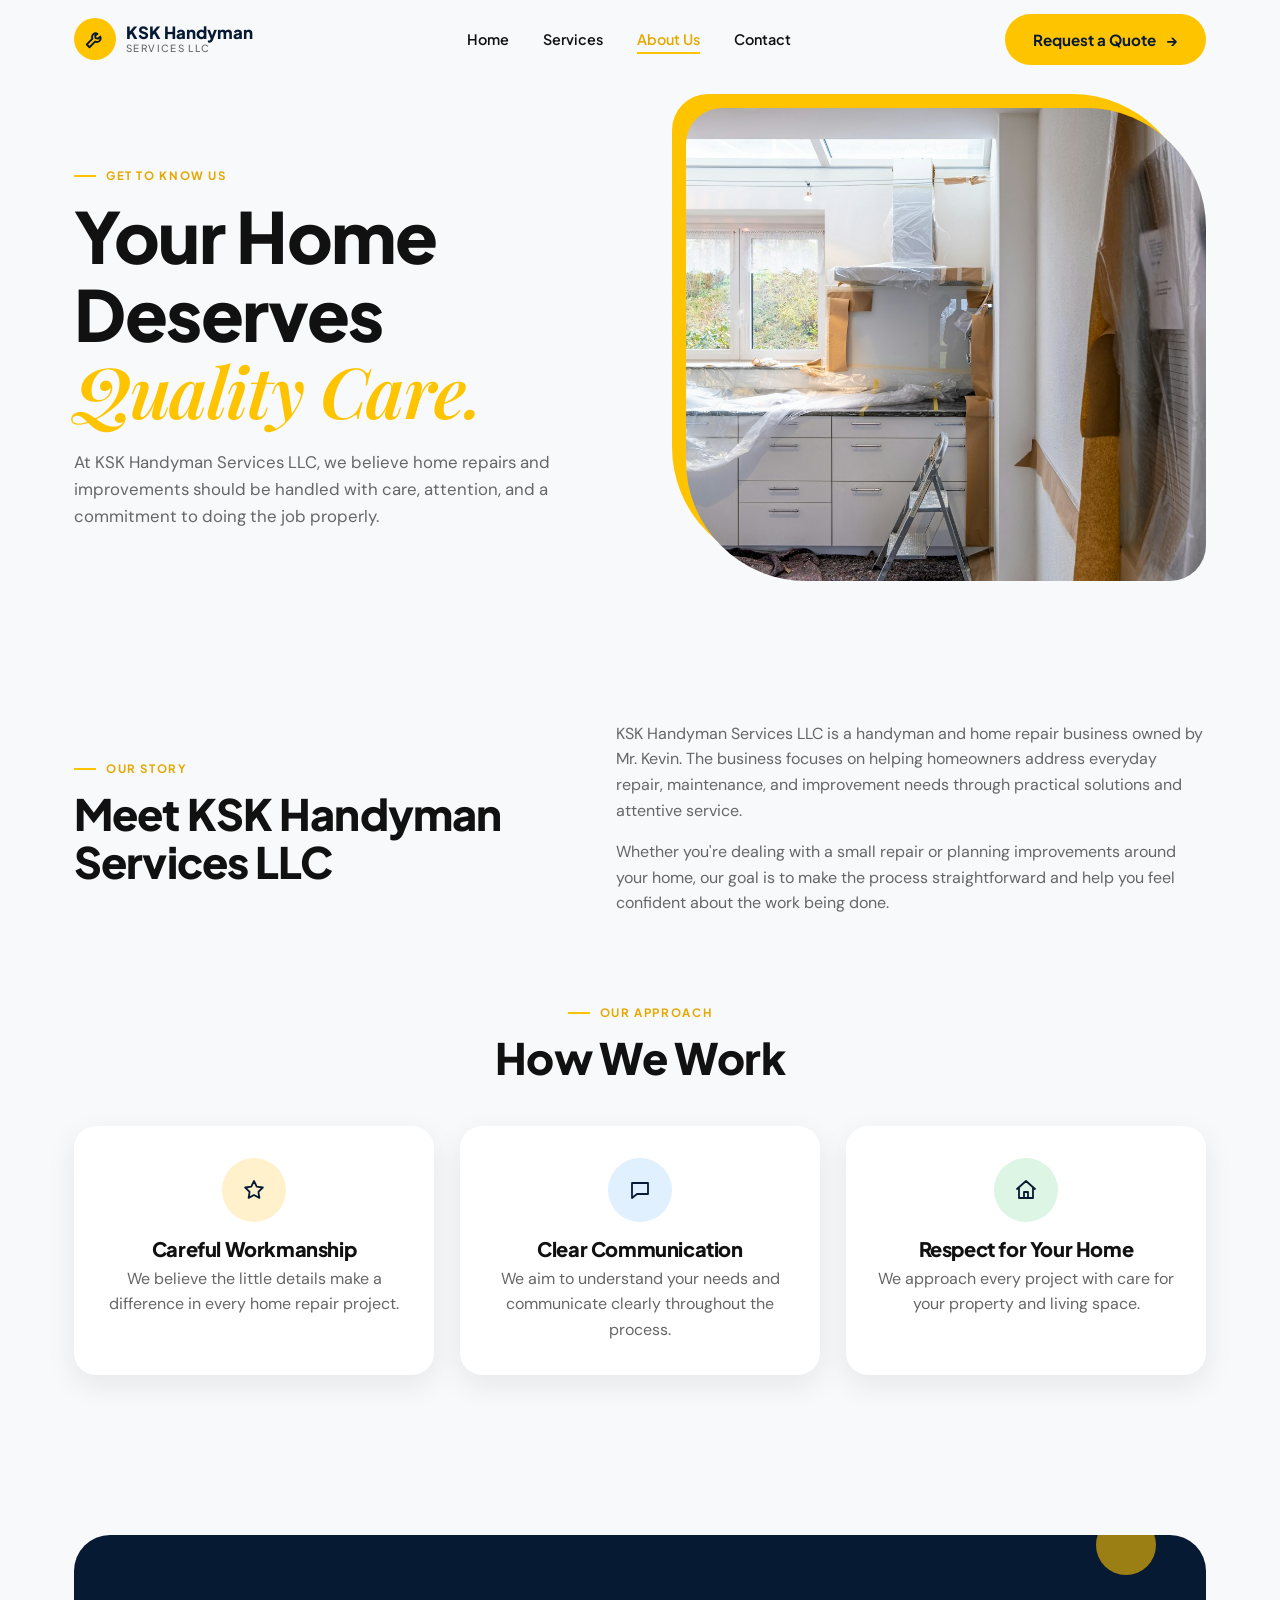
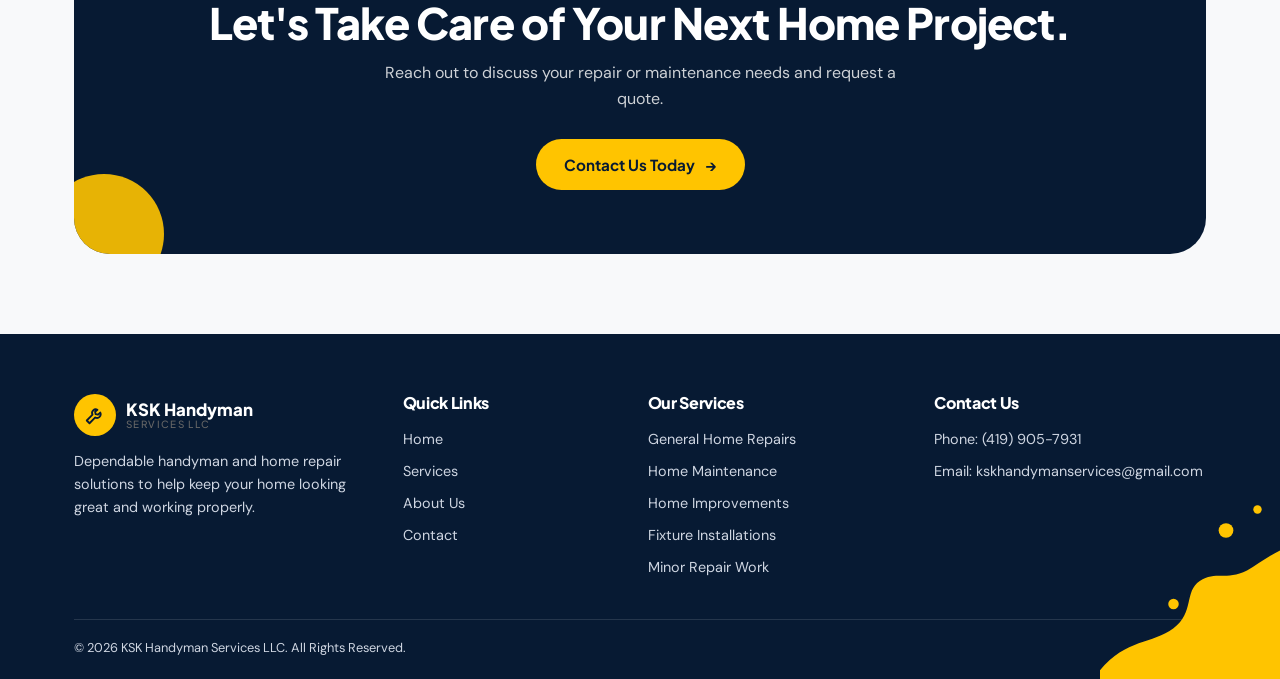
==== about.html @ 03a6fdeb "KSK Handyman Services website" ====
﻿<!doctype html><html lang="en"><head><meta charset="utf-8"><meta name="viewport" content="width=device-width,initial-scale=1"><title>About Us | KSK Handyman Services LLC</title><meta name="description" content="About KSK Handyman Services LLC."><link rel="stylesheet" href="styles.css"></head><body>
<header><div class="wrap nav"><a class='logo' href='index.html'><i><svg viewBox="0 0 24 24" fill="none" stroke="#071A33" stroke-width="2" stroke-linecap="round" stroke-linejoin="round" width="22" height="22"><path d="M14.7 6.3a4 4 0 0 0-5.4 5.4L3 18l3 3 6.3-6.3a4 4 0 0 0 5.4-5.4l-2.4 2.4-2.6-.6-.6-2.6z"/></svg></i><span>KSK Handyman<small>Services LLC</small></span></a><nav class="menu"><a href='index.html'>Home</a><a href='services.html'>Services</a><a href='about.html' class='on'>About Us</a><a href='contact.html'>Contact</a></nav><a class="btn navcta" href="contact.html">Request a Quote <span class="ar">&rarr;</span></a><button class="burger" aria-label="Menu"><span></span><span></span><span></span></button></div></header><main><section class="ph"><div class="wrap"><div><span class="eyebrow l">Get to Know Us</span><h1>Your Home Deserves <em class="hl">Quality Care.</em></h1><p class="lead">At KSK Handyman Services LLC, we believe home repairs and improvements should be handled with care, attention, and a commitment to doing the job properly.</p></div><div class="pimg"><div class="imgbox"><img src="images/about-hero.jpg" alt="Handyman working inside a modern home"></div></div></div></section>
<section><div class="wrap story"><div class="rv"><span class="eyebrow l">Our Story</span><h2>Meet KSK Handyman Services LLC</h2></div><div class="rv d1"><p style="margin-top:0;color:var(--gray)">KSK Handyman Services LLC is a handyman and home repair business owned by Mr. Kevin. The business focuses on helping homeowners address everyday repair, maintenance, and improvement needs through practical solutions and attentive service.</p><p>Whether you're dealing with a small repair or planning improvements around your home, our goal is to make the process straightforward and help you feel confident about the work being done.</p></div></div></section>
<section style="padding-top:0"><div class="wrap"><div class="head"><span class="eyebrow c">Our Approach</span><h2>How We Work</h2></div><div class="grid3">
<div class="ccard rv"><span class="ic c1"><svg viewBox='0 0 24 24'><path d="M12 3l2.7 5.6 6.1.9-4.4 4.3 1 6.1L12 17l-5.4 2.9 1-6.1L3.2 9.5l6.1-.9z"/></svg></span><h3>Careful Workmanship</h3><p>We believe the little details make a difference in every home repair project.</p></div>
<div class="ccard rv d1"><span class="ic c2"><svg viewBox='0 0 24 24'><path d="M4 5h16v11H9l-5 4z"/></svg></span><h3>Clear Communication</h3><p>We aim to understand your needs and communicate clearly throughout the process.</p></div>
<div class="ccard rv d2"><span class="ic c3"><svg viewBox='0 0 24 24'><path d="M3 11l9-8 9 8M5 10v10h14V10M10 20v-6h4v6"/></svg></span><h3>Respect for Your Home</h3><p>We approach every project with care for your property and living space.</p></div></div></div></section>
<section><div class='wrap'><div class='band rv'><span class='s1'></span><span class='s2'></span><h2>Let's Take Care of Your Next Home Project.</h2><p>Reach out to discuss your repair or maintenance needs and request a quote.</p><a class='btn' href='contact.html'>Contact Us Today <span class='ar'>&rarr;</span></a></div></div></section></main>
<footer><svg class="splash" viewBox="0 0 200 200"><path fill="#FFC400" d="M200 40c-30 5-45 20-60 28-20 10-30 0-45 10s-5 30-25 45-45 10-70 40v37h200z"/><circle cx="120" cy="30" r="7" fill="#FFC400"/><circle cx="70" cy="100" r="5" fill="#FFC400"/><circle cx="150" cy="10" r="4" fill="#FFC400"/></svg>
<div class="wrap"><div class="fg"><div><a class='logo' href='index.html'><i><svg viewBox="0 0 24 24" fill="none" stroke="#071A33" stroke-width="2" stroke-linecap="round" stroke-linejoin="round" width="22" height="22"><path d="M14.7 6.3a4 4 0 0 0-5.4 5.4L3 18l3 3 6.3-6.3a4 4 0 0 0 5.4-5.4l-2.4 2.4-2.6-.6-.6-2.6z"/></svg></i><span>KSK Handyman<small>Services LLC</small></span></a><p>Dependable handyman and home repair solutions to help keep your home looking great and working properly.</p></div>
<div><h4>Quick Links</h4><ul><li><a href="index.html">Home</a></li><li><a href="services.html">Services</a></li><li><a href="about.html">About Us</a></li><li><a href="contact.html">Contact</a></li></ul></div>
<div><h4>Our Services</h4><ul><li><a href="services.html">General Home Repairs</a></li><li><a href="services.html">Home Maintenance</a></li><li><a href="services.html">Home Improvements</a></li><li><a href="services.html">Fixture Installations</a></li><li><a href="services.html">Minor Repair Work</a></li></ul></div>
<div><h4>Contact Us</h4><ul><li><a href="tel:+14199057931">Phone: (419) 905-7931</a></li><li><a href="mailto:kskhandymanservices@gmail.com">Email: kskhandymanservices@gmail.com</a></li></ul></div></div>
<div class="copy">&copy; 2026 KSK Handyman Services LLC. All Rights Reserved.</div></div></footer><script src="script.js"></script></body></html>
---- styles.css ----
@import url('https://fonts.googleapis.com/css2?family=DM+Sans:wght@400;500;700&family=Playfair+Display:ital,wght@1,500;1,600&family=Plus+Jakarta+Sans:wght@500;700;800&display=swap');
:root{--y:#FFC400;--navy:#071A33;--w:#fff;--bg:#F8F9FA;--ink:#111;--gray:#666;--r:22px;--sh:0 10px 30px rgba(7,26,51,.08)}
*{box-sizing:border-box;margin:0;padding:0}
html{scroll-behavior:smooth}
body{font-family:'DM Sans',sans-serif;color:var(--ink);background:var(--bg);line-height:1.6;overflow-x:hidden;animation:pg .5s ease}
@keyframes pg{from{opacity:0}to{opacity:1}}
img{max-width:100%;display:block}
a{color:inherit;text-decoration:none}
h1,h2,h3,h4{font-family:'Plus Jakarta Sans',sans-serif;font-weight:800;line-height:1.1;letter-spacing:-.02em}
h1{font-size:clamp(2.4rem,6vw,4.4rem)}
h2{font-size:clamp(1.8rem,3.6vw,2.7rem)}
h3{font-size:1.25rem}
em.hl{font-family:'Playfair Display',serif;font-style:italic;font-weight:600;color:var(--y);position:relative;white-space:nowrap}
em.hl::after{content:"";position:absolute;left:0;bottom:-.12em;width:100%;height:.16em;background:var(--y);border-radius:9px;transform:scaleX(0);transform-origin:left;transition:transform .9s .5s cubic-bezier(.2,.8,.2,1)}
.in em.hl::after,.hero em.hl::after{transform:scaleX(1)}
.wrap{max-width:1180px;margin:0 auto;padding:0 24px}
.eyebrow{display:inline-flex;align-items:center;gap:10px;font:700 .72rem 'Plus Jakarta Sans';letter-spacing:.14em;text-transform:uppercase;color:#E5A800;margin-bottom:14px}
.eyebrow.c::before,.eyebrow.l::before{content:"";width:22px;height:2px;background:var(--y)}
.eyebrow.c{justify-content:center}
.lead{color:var(--gray);font-size:1.05rem;max-width:520px}
/* buttons */
.btn{display:inline-flex;align-items:center;gap:10px;padding:14px 26px;border-radius:999px;font:700 .95rem 'Plus Jakarta Sans';border:2px solid transparent;cursor:pointer;transition:.25s;background:var(--y);color:var(--navy)}
.btn .ar{transition:transform .25s}
.btn:hover{transform:translateY(-2px);box-shadow:0 8px 20px rgba(255,196,0,.4)}
.btn:hover .ar,.link:hover .ar{transform:translateX(5px)}
.btn.ghost{background:#fff;border-color:#e6e8ec;color:var(--ink)}
.btn.ghost:hover{border-color:var(--y);box-shadow:none}
.btn.dark{background:var(--navy);color:#fff}
.link{display:inline-flex;gap:8px;font:700 .85rem 'Plus Jakarta Sans'}
.ar{display:inline-block}
/* header */
header{position:sticky;top:0;z-index:50;transition:.3s;background:transparent}
header.sc{background:rgba(255,255,255,.92);backdrop-filter:blur(10px);box-shadow:0 4px 20px rgba(0,0,0,.07)}
.nav{display:flex;align-items:center;justify-content:space-between;height:78px}
.logo{display:flex;align-items:center;gap:10px;font:800 1.05rem/1.1 'Plus Jakarta Sans';color:var(--navy)}
.logo i{width:42px;height:42px;border-radius:50%;background:var(--y);display:grid;place-items:center;flex:none}
.logo small{display:block;font-weight:500;font-size:.62rem;letter-spacing:.14em;text-transform:uppercase;color:var(--gray)}
.menu{display:flex;gap:34px;font:600 .9rem 'Plus Jakarta Sans'}
.menu a{position:relative;padding:6px 0}
.menu a::after{content:"";position:absolute;left:0;bottom:0;height:2px;width:0;background:var(--y);transition:.3s}
.menu a:hover::after,.menu a.on::after{width:100%}
.menu a.on{color:#E5A800}
.burger{display:none;background:none;border:0;width:44px;height:44px;cursor:pointer}
.burger span{display:block;width:24px;height:2.5px;background:var(--navy);margin:5px auto;border-radius:3px;transition:.3s}
.navcta{display:inline-flex}
/* hero */
.hero{padding:30px 0 60px;position:relative}
.hero .wrap{display:grid;grid-template-columns:1.05fr 1fr;gap:30px;align-items:center}
.hero p.lead{margin:22px 0 30px}
.hero .btns{display:flex;gap:14px;flex-wrap:wrap}
.hero h1,.hero .lead,.hero .btns,.hero .eyebrow{animation:up .8s both}
.hero .lead{animation-delay:.15s}.hero .btns{animation-delay:.3s}
@keyframes up{from{opacity:0;transform:translateY(30px)}to{opacity:1;transform:none}}
.stage{position:relative;aspect-ratio:1/1.02;animation:up 1s .2s both}
.stage .disc{position:absolute;right:-6%;top:2%;width:78%;aspect-ratio:1;border-radius:50%;overflow:hidden;background:linear-gradient(135deg,#eceef2,#f8f9fa)}
.stage .brush{position:absolute;left:2%;top:-2%;width:82%;z-index:1}
.stage .person{position:absolute;z-index:2;left:18%;bottom:0;width:62%;height:96%;object-fit:cover;object-position:top;border-radius:30% 30% 0 0}
.badge{position:absolute;z-index:3;left:0;bottom:14%;background:var(--navy);color:#fff;border-radius:16px;padding:14px 18px;font:700 .85rem 'Plus Jakarta Sans';display:flex;gap:10px;align-items:center;box-shadow:var(--sh);animation:fl 4s ease-in-out infinite}
.badge b{color:var(--y)}
@keyframes fl{50%{transform:translateY(-8px)}}
.imgbox{position:relative;overflow:hidden;background:linear-gradient(135deg,#dfe4ec,#c9d1de)}
.imgbox img{width:100%;height:100%;object-fit:cover}
/* feature strip */
.strip{background:#fff;border-radius:22px;box-shadow:var(--sh);display:grid;grid-template-columns:repeat(4,1fr);padding:26px 10px;margin-top:10px}
.strip>div{display:flex;gap:14px;padding:0 24px;border-left:1px solid #eceef2;align-items:flex-start;transition:.3s}
.strip>div:first-child{border:0}
.strip>div:hover{transform:translateY(-4px)}
.ic{flex:none;width:52px;height:52px;border-radius:50%;display:grid;place-items:center;transition:.3s}
.strip>div:hover .ic,.card:hover .ic{transform:rotate(-8deg) scale(1.1)}
.ic svg{width:24px;height:24px;stroke:var(--navy);fill:none;stroke-width:1.8;stroke-linecap:round;stroke-linejoin:round}
.c1{background:#FFF1CC}.c2{background:#E1F0FF}.c3{background:#DDF5E4}.c4{background:#EDE6FB}
.strip h4{font-size:.95rem;margin-bottom:4px}.strip p{font-size:.8rem;color:var(--gray);line-height:1.4}
/* sections */
section{padding:80px 0}
.head{text-align:center;margin-bottom:44px}
.head .lead{margin:14px auto 0}
.grid3{display:grid;grid-template-columns:repeat(3,1fr);gap:26px}
.card{background:#fff;border-radius:var(--r);box-shadow:var(--sh);overflow:hidden;transition:.35s;position:relative;display:flex;flex-direction:column}
.card:hover{transform:translateY(-8px);box-shadow:0 20px 40px rgba(7,26,51,.14)}
.card .imgbox{height:210px}
.card .imgbox img{transition:transform .7s}
.card:hover .imgbox img{transform:scale(1.08)}
.card .ico{position:absolute;top:174px;left:24px;width:60px;height:60px;border-radius:50%;border:4px solid #fff;display:grid;place-items:center;z-index:2;background:var(--y)}
.card .ico svg{width:26px;height:26px;stroke:#fff;fill:none;stroke-width:1.9;stroke-linecap:round;stroke-linejoin:round}
.card .body{padding:42px 24px 26px;display:flex;flex-direction:column;gap:10px;flex:1}
.card p{color:var(--gray);font-size:.92rem;flex:1}
.i-y{background:var(--y)!important}.i-b{background:#1D6FD8!important}.i-p{background:#7B4FC4!important}.i-g{background:#2FA05A!important}.i-o{background:#E8742A!important}.i-n{background:var(--navy)!important}
.center{text-align:center;margin-top:40px}
/* navy brush */
.brushbar{background:var(--navy);color:#fff;padding:46px 0;clip-path:polygon(0 12%,3% 4%,8% 10%,14% 2%,22% 8%,30% 0,40% 7%,52% 1%,63% 8%,74% 2%,85% 9%,93% 3%,100% 10%,100% 90%,96% 98%,88% 91%,78% 99%,66% 92%,54% 100%,42% 93%,30% 99%,18% 92%,8% 99%,0 90%);margin:20px 0;position:relative}
.bb{display:grid;grid-template-columns:repeat(4,1fr)}
.bb div{display:flex;gap:14px;align-items:center;justify-content:center;padding:0 16px;border-left:1px solid rgba(255,255,255,.18)}
.bb div:first-child{border:0}
.bb svg{width:38px;height:38px;fill:none;stroke-width:1.6;stroke-linecap:round;stroke-linejoin:round;flex:none}
.bb b{display:block;font:800 1.5rem 'Plus Jakarta Sans'}.bb span{font-size:.82rem;opacity:.8}
/* why */
.why .wrap{display:grid;grid-template-columns:1fr 1fr 1.1fr;gap:20px;align-items:center}
.checks{list-style:none;margin-top:24px;display:grid;gap:12px}
.checks li{display:flex;gap:12px;align-items:center;font-weight:500;font-size:.95rem}
.checks li::before{content:"✓";flex:none;width:22px;height:22px;border-radius:50%;background:var(--y);display:grid;place-items:center;font-size:.75rem;font-weight:800}
.room{position:relative;aspect-ratio:1/1.05;border-radius:50% 50% 24px 24px;overflow:hidden;background:radial-gradient(circle at 50% 30%,#fff6dc,#f1e7cf)}
.room img{width:100%;height:100%;object-fit:cover}
.pendant{position:absolute;left:50%;top:-4px;transform:translateX(-50%);z-index:2;width:70px}
.cta{background:var(--navy);color:#fff;border-radius:30px 60px 30px 70px;padding:44px 40px;position:relative;overflow:hidden}
.cta h2{margin-bottom:12px}.cta p{opacity:.8;margin-bottom:24px}
.cta::after{content:"";position:absolute;right:-40px;top:-40px;width:140px;height:140px;border-radius:50%;background:rgba(255,196,0,.14)}
.band{background:var(--navy);color:#fff;text-align:center;border-radius:36px;padding:64px 24px;position:relative;overflow:hidden}
.band h2{margin-bottom:14px}.band p{opacity:.8;max-width:520px;margin:0 auto 28px}
.band .s1,.band .s2{position:absolute;border-radius:50%;background:var(--y);opacity:.9}
.band .s1{width:120px;height:120px;left:-30px;bottom:-40px}.band .s2{width:60px;height:60px;right:50px;top:-20px;opacity:.6}
/* footer */
footer{background:var(--navy);color:#cfd6e2;padding:60px 0 20px;position:relative;overflow:hidden}
.fg{display:grid;grid-template-columns:1.4fr 1fr 1.2fr 1.3fr;gap:36px;font-size:.9rem}
footer h4{color:#fff;font-size:1rem;margin-bottom:16px}
footer ul{list-style:none;display:grid;gap:9px}
footer a:hover{color:var(--y)}
footer .logo{color:#fff;margin-bottom:14px}.footer .logo small{color:#aab}
.copy{border-top:1px solid rgba(255,255,255,.12);margin-top:40px;padding-top:18px;font-size:.8rem}
.splash{position:absolute;right:-30px;bottom:-30px;width:210px;pointer-events:none}
/* inner pages */
.ph{padding:30px 0 60px}.ph .wrap{display:grid;grid-template-columns:1.1fr 1fr;gap:40px;align-items:center}
.ph .lead{margin-top:20px}
.pimg{aspect-ratio:1.1;border-radius:36px 120px 36px 120px;position:relative}
.pimg .imgbox{position:absolute;inset:0;border-radius:inherit}
.pimg::before{content:"";position:absolute;inset:-14px 14px 14px -14px;background:var(--y);border-radius:inherit;z-index:0}
.pimg .imgbox{z-index:1}
.grid3 .card .btn{align-self:flex-start;padding:10px 20px;font-size:.85rem}
.story{display:grid;grid-template-columns:1fr 1.2fr;gap:50px;align-items:center}
.story p{color:var(--gray);margin-top:16px}
.ccard{background:#fff;border-radius:var(--r);box-shadow:var(--sh);padding:32px;text-align:center;transition:.3s}
.ccard:hover{transform:translateY(-6px)}
.ccard .ic{margin:0 auto 16px;width:64px;height:64px}
.ccard p{color:var(--gray);margin-top:6px;word-break:break-word}
.ccard a:hover{color:#E5A800}
form{background:#fff;border-radius:28px;box-shadow:var(--sh);padding:40px;display:grid;grid-template-columns:1fr 1fr;gap:18px;max-width:820px;margin:0 auto}
form .f{grid-column:1/-1}
@media(min-width:0){form .h{grid-column:span 1}}
label{display:block;font:700 .82rem 'Plus Jakarta Sans';margin-bottom:6px}
input,select,textarea{width:100%;padding:14px 18px;border-radius:14px;border:1.5px solid #e3e6eb;font:inherit;background:#fafbfc;transition:.2s}
input:focus,select:focus,textarea:focus{outline:0;border-color:var(--y);box-shadow:0 0 0 4px rgba(255,196,0,.2);background:#fff}
textarea{min-height:140px;resize:vertical}
.ok{display:none;grid-column:1/-1;background:#DDF5E4;color:#17653a;padding:16px;border-radius:14px;font-weight:700;text-align:center}
.hp{position:absolute;left:-9999px}
/* reveal */
.rv{opacity:0;transform:translateY(34px);transition:opacity .8s,transform .8s cubic-bezier(.2,.8,.2,1)}
.rv.in{opacity:1;transform:none}
.d1{transition-delay:.1s}.d2{transition-delay:.2s}
.par{will-change:transform}
@media(prefers-reduced-motion:reduce){*{animation:none!important;transition:none!important}.rv{opacity:1;transform:none}}
/* responsive */
@media(max-width:980px){
.hero .wrap,.ph .wrap,.story{grid-template-columns:1fr}
.stage{max-width:520px;margin:0 auto;width:100%}
.strip{grid-template-columns:1fr 1fr;gap:22px 0}.strip>div:nth-child(3){border-left:0}
.grid3{grid-template-columns:1fr 1fr}
.bb{grid-template-columns:1fr 1fr;gap:26px 0}.bb div:nth-child(3){border-left:0}
.why .wrap{grid-template-columns:1fr}.room{max-width:420px;margin:0 auto;width:100%}
.fg{grid-template-columns:1fr 1fr}
.pimg{max-width:520px}
}
@media(max-width:760px){
.burger{display:block}.navcta{display:none}
.menu{position:absolute;top:78px;left:0;right:0;background:#fff;flex-direction:column;gap:0;padding:8px 24px 20px;box-shadow:0 14px 24px rgba(0,0,0,.1);display:none}
.menu.open{display:flex}.menu a{padding:14px 0;border-bottom:1px solid #eee}
.burger.open span:nth-child(1){transform:translateY(7.5px) rotate(45deg)}.burger.open span:nth-child(2){opacity:0}.burger.open span:nth-child(3){transform:translateY(-7.5px) rotate(-45deg)}
section{padding:56px 0}
.strip{grid-template-columns:1fr}.strip>div{border:0!important;padding:0 18px}
.grid3{grid-template-columns:1fr}
.bb{grid-template-columns:1fr}.bb div{border:0!important;justify-content:flex-start;padding-left:30px}
.brushbar{padding:50px 0}
.fg{grid-template-columns:1fr}
form{grid-template-columns:1fr;padding:26px 20px}form .h{grid-column:1/-1}
.hero .btns .btn{flex:1;justify-content:center}
.badge{font-size:.75rem;padding:10px 12px}
.cta{padding:34px 26px}
.logo{font-size:.9rem}
}
.stage .disc{right:0;top:4%;width:74%;aspect-ratio:.9;z-index:2;border-radius:50% 50% 28px 28px;box-shadow:var(--sh)}
.stage .disc img{object-position:58% 40%;transform:scale(1.5);transform-origin:56% 40%}
.stage .brush{z-index:1;left:-4%;top:-4%;width:70%}
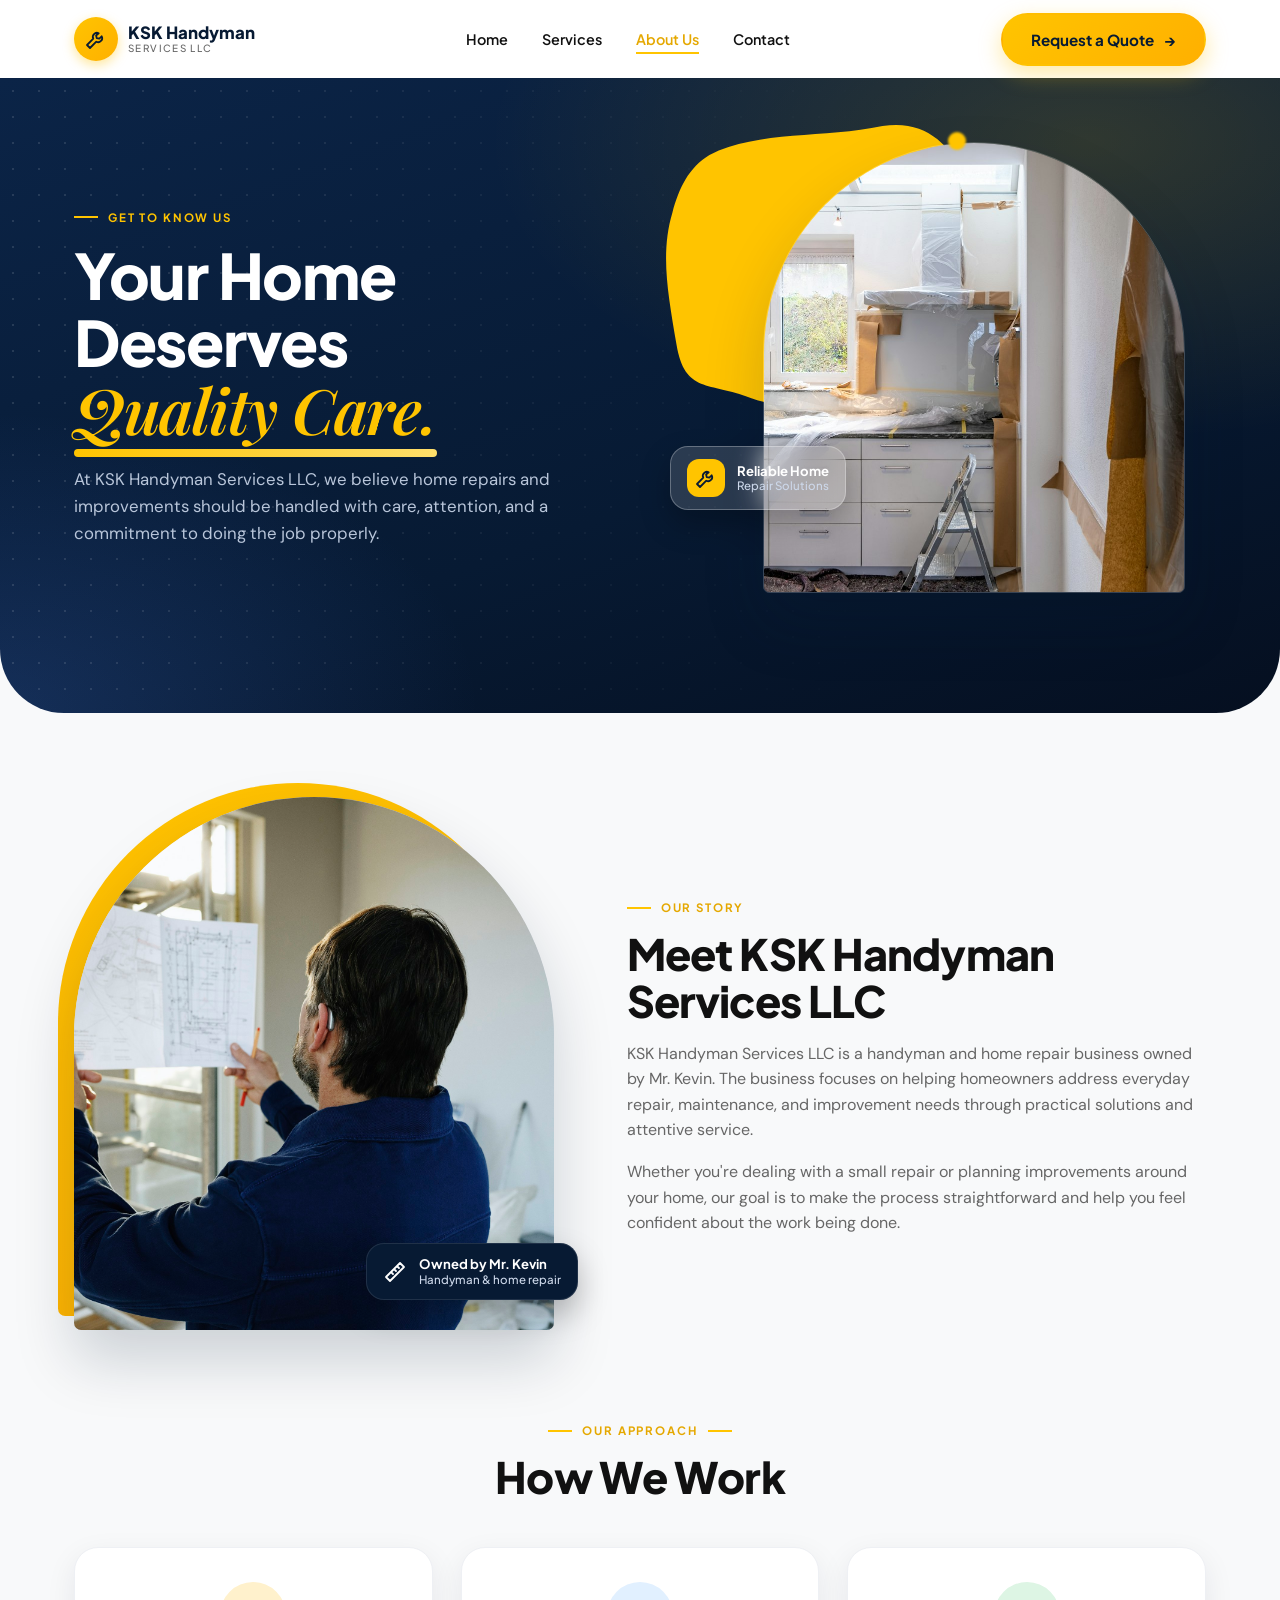
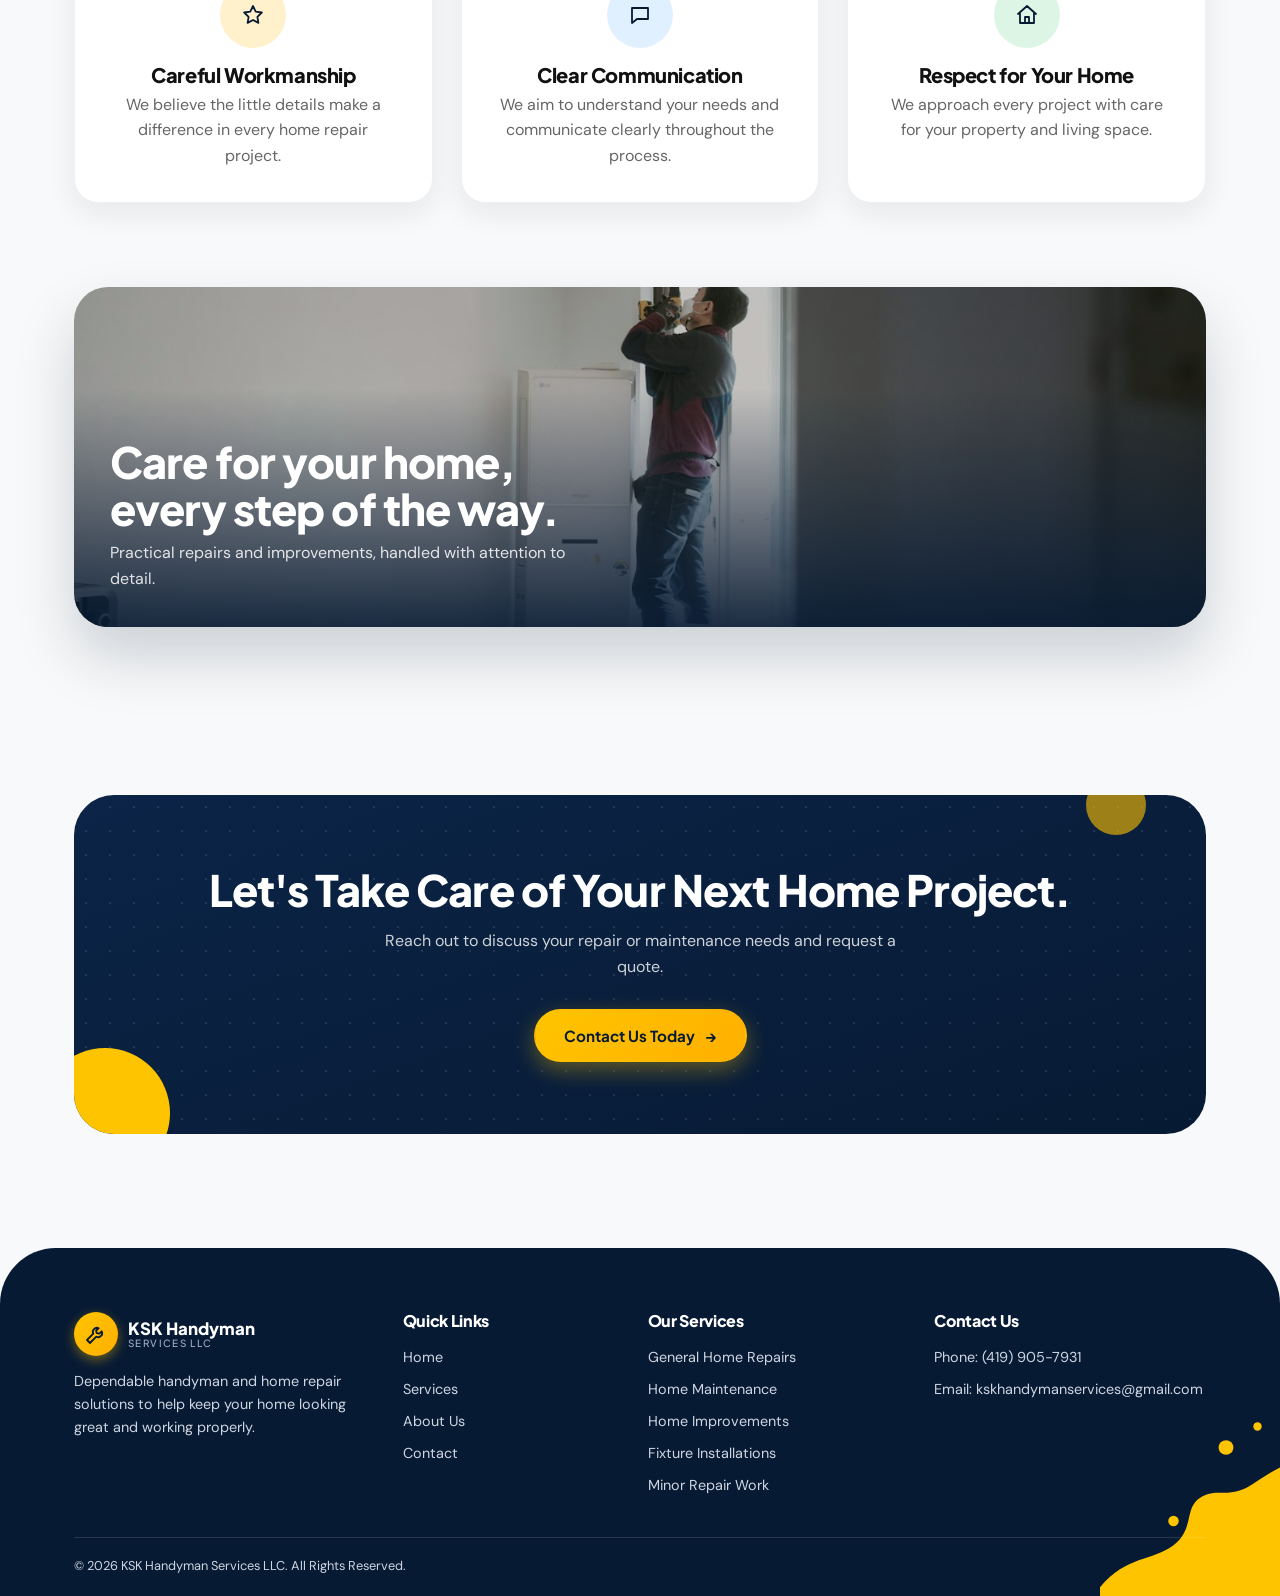
==== commit 9c8c001c: "Luxury redesign: new hero, interactive effects, unique images, responsive strip fix" ====
--- a/about.html
+++ b/about.html
@@ -1,13 +1,13 @@
-﻿<!doctype html><html lang="en"><head><meta charset="utf-8"><meta name="viewport" content="width=device-width,initial-scale=1"><title>About Us | KSK Handyman Services LLC</title><meta name="description" content="About KSK Handyman Services LLC."><link rel="stylesheet" href="styles.css"></head><body>
-<header><div class="wrap nav"><a class='logo' href='index.html'><i><svg viewBox="0 0 24 24" fill="none" stroke="#071A33" stroke-width="2" stroke-linecap="round" stroke-linejoin="round" width="22" height="22"><path d="M14.7 6.3a4 4 0 0 0-5.4 5.4L3 18l3 3 6.3-6.3a4 4 0 0 0 5.4-5.4l-2.4 2.4-2.6-.6-.6-2.6z"/></svg></i><span>KSK Handyman<small>Services LLC</small></span></a><nav class="menu"><a href='index.html'>Home</a><a href='services.html'>Services</a><a href='about.html' class='on'>About Us</a><a href='contact.html'>Contact</a></nav><a class="btn navcta" href="contact.html">Request a Quote <span class="ar">&rarr;</span></a><button class="burger" aria-label="Menu"><span></span><span></span><span></span></button></div></header><main><section class="ph"><div class="wrap"><div><span class="eyebrow l">Get to Know Us</span><h1>Your Home Deserves <em class="hl">Quality Care.</em></h1><p class="lead">At KSK Handyman Services LLC, we believe home repairs and improvements should be handled with care, attention, and a commitment to doing the job properly.</p></div><div class="pimg"><div class="imgbox"><img src="images/about-hero.jpg" alt="Handyman working inside a modern home"></div></div></div></section>
-<section><div class="wrap story"><div class="rv"><span class="eyebrow l">Our Story</span><h2>Meet KSK Handyman Services LLC</h2></div><div class="rv d1"><p style="margin-top:0;color:var(--gray)">KSK Handyman Services LLC is a handyman and home repair business owned by Mr. Kevin. The business focuses on helping homeowners address everyday repair, maintenance, and improvement needs through practical solutions and attentive service.</p><p>Whether you're dealing with a small repair or planning improvements around your home, our goal is to make the process straightforward and help you feel confident about the work being done.</p></div></div></section>
+﻿<!doctype html><html lang="en"><head><meta charset="utf-8"><meta name="viewport" content="width=device-width,initial-scale=1"><title>About Us | KSK Handyman Services LLC</title><meta name="description" content="About KSK Handyman Services LLC."><link rel="stylesheet" href="styles.css"></head><body><svg width="0" height="0" style="position:absolute" aria-hidden="true"><symbol id='wrench' viewBox='0 0 24 24'><path d="M14.7 6.3a4 4 0 0 0-5.4 5.4L3 18l3 3 6.3-6.3a4 4 0 0 0 5.4-5.4l-2.4 2.4-2.6-.6-.6-2.6z"/></symbol><symbol id='home' viewBox='0 0 24 24'><path d="M3 11l9-8 9 8M5 10v10h14V10M10 20v-6h4v6"/></symbol><symbol id='hammer' viewBox='0 0 24 24'><path d="M14 6l4 4M5 19l8-8M12 4l6 6-2 2-6-6zM3 21l3-3"/></symbol><symbol id='clock' viewBox='0 0 24 24'><circle cx="12" cy="12" r="9"/><path d="M12 7v5l3 2"/></symbol><symbol id='chat' viewBox='0 0 24 24'><path d="M4 5h16v11H9l-5 4z"/></symbol><symbol id='star' viewBox='0 0 24 24'><path d="M12 3l2.7 5.6 6.1.9-4.4 4.3 1 6.1L12 17l-5.4 2.9 1-6.1L3.2 9.5l6.1-.9z"/></symbol><symbol id='heart' viewBox='0 0 24 24'><path d="M12 20s-8-5-8-11a4.5 4.5 0 0 1 8-2.8A4.5 4.5 0 0 1 20 9c0 6-8 11-8 11z"/></symbol><symbol id='shield' viewBox='0 0 24 24'><path d="M12 3l8 3v6c0 5-3.5 8-8 9-4.5-1-8-4-8-9V6z"/><path d="M9 12l2 2 4-4"/></symbol><symbol id='plug' viewBox='0 0 24 24'><path d="M9 3v5M15 3v5M6 8h12v4a6 6 0 0 1-12 0zM12 18v3"/></symbol><symbol id='wall' viewBox='0 0 24 24'><path d="M3 5h18v14H3zM3 12h18M9 5v7M15 12v7"/></symbol><symbol id='brush' viewBox='0 0 24 24'><path d="M3 20c3 0 5-1 5-4l9-9 3 3-9 9c-3 0-5 2-8 1zM15 5l3-2 3 3-2 3"/></symbol><symbol id='box' viewBox='0 0 24 24'><path d="M3 7l9-4 9 4v10l-9 4-9-4zM3 7l9 4 9-4M12 11v10"/></symbol><symbol id='phone' viewBox='0 0 24 24'><path d="M5 3h4l2 5-2.5 1.5a11 11 0 0 0 6 6L16 13l5 2v4a2 2 0 0 1-2 2A16 16 0 0 1 3 5a2 2 0 0 1 2-2z"/></symbol><symbol id='mail' viewBox='0 0 24 24'><rect x="3" y="5" width="18" height="14" rx="2"/><path d="M3 7l9 6 9-6"/></symbol><symbol id='form' viewBox='0 0 24 24'><rect x="5" y="3" width="14" height="18" rx="2"/><path d="M9 8h6M9 12h6M9 16h3"/></symbol><symbol id='bolt' viewBox='0 0 24 24'><path d="M13 2L4 14h7l-1 8 9-12h-7z"/></symbol><symbol id='ruler' viewBox='0 0 24 24'><path d="M3 17L17 3l4 4L7 21zM8 12l2 2M11 9l2 2M14 6l2 2"/></symbol><symbol id='arrow-up' viewBox='0 0 24 24'><path d="M12 19V5M5 12l7-7 7 7"/></symbol></svg>
+<header><div class="wrap nav"><a class='logo' href='index.html'><i><svg class='i' style='color:#071A33'><use href='#wrench'/></svg></i><span>KSK Handyman<small>Services LLC</small></span></a><nav class="menu"><a href='index.html'>Home</a><a href='services.html'>Services</a><a href='about.html' class='on'>About Us</a><a href='contact.html'>Contact</a></nav><a class="btn" href="contact.html">Request a Quote <span class="ar">&rarr;</span></a><button class="burger" aria-label="Menu"><span></span><span></span><span></span></button></div></header><main><section class='dhero'><div class='wrap hgrid'><div><span class='eyebrow l'>Get to Know Us</span><h1>Your Home Deserves <em class="hl">Quality Care.</em></h1><p class='lead'>At KSK Handyman Services LLC, we believe home repairs and improvements should be handled with care, attention, and a commitment to doing the job properly.</p></div><div class='pstage'><svg class="brush layer" data-d="6" viewBox="0 0 400 420"><path fill="#FFC400" d="M60 40c60-30 140-20 210-35 50-8 80 20 100 60 15 40-10 60 5 100s-15 70-25 110c-8 40-60 30-100 40s-90 40-140 20S30 330 20 270 0 160 15 110c8-30 20-55 45-70z"/></svg><div class='layer arch' data-d='10'><img src='images/about-hero.jpg' alt='Home renovation in progress'></div><div class='layer glass g1' data-d='-14'><span class='gi'><svg class='i'><use href='#wrench'/></svg></span><span>Reliable Home<small>Repair Solutions</small></span></div><span class='layer orb o1'></span></div></div></section>
+<section><div class="wrap story"><div class="arc rv"><div class="imgbox"><img src="images/story.jpg" alt="Planning a home project" loading="lazy"></div><div class="glass"><svg class='i'><use href='#ruler'/></svg><span>Owned by Mr. Kevin<small>Handyman &amp; home repair</small></span></div></div><div class="rv d1"><span class="eyebrow l">Our Story</span><h2>Meet KSK Handyman Services LLC</h2><p>KSK Handyman Services LLC is a handyman and home repair business owned by Mr. Kevin. The business focuses on helping homeowners address everyday repair, maintenance, and improvement needs through practical solutions and attentive service.</p><p>Whether you're dealing with a small repair or planning improvements around your home, our goal is to make the process straightforward and help you feel confident about the work being done.</p></div></div></section>
 <section style="padding-top:0"><div class="wrap"><div class="head"><span class="eyebrow c">Our Approach</span><h2>How We Work</h2></div><div class="grid3">
-<div class="ccard rv"><span class="ic c1"><svg viewBox='0 0 24 24'><path d="M12 3l2.7 5.6 6.1.9-4.4 4.3 1 6.1L12 17l-5.4 2.9 1-6.1L3.2 9.5l6.1-.9z"/></svg></span><h3>Careful Workmanship</h3><p>We believe the little details make a difference in every home repair project.</p></div>
-<div class="ccard rv d1"><span class="ic c2"><svg viewBox='0 0 24 24'><path d="M4 5h16v11H9l-5 4z"/></svg></span><h3>Clear Communication</h3><p>We aim to understand your needs and communicate clearly throughout the process.</p></div>
-<div class="ccard rv d2"><span class="ic c3"><svg viewBox='0 0 24 24'><path d="M3 11l9-8 9 8M5 10v10h14V10M10 20v-6h4v6"/></svg></span><h3>Respect for Your Home</h3><p>We approach every project with care for your property and living space.</p></div></div></div></section>
+<div class="ccard rv"><span class="ic c1"><svg class='i'><use href='#star'/></svg></span><h3>Careful Workmanship</h3><p>We believe the little details make a difference in every home repair project.</p></div>
+<div class="ccard rv d1"><span class="ic c2"><svg class='i'><use href='#chat'/></svg></span><h3>Clear Communication</h3><p>We aim to understand your needs and communicate clearly throughout the process.</p></div>
+<div class="ccard rv d2"><span class="ic c3"><svg class='i'><use href='#home'/></svg></span><h3>Respect for Your Home</h3><p>We approach every project with care for your property and living space.</p></div></div></div></section>
+<section style="padding-top:0"><div class="wrap"><div class="banner rv"><img src="images/hero-handyman.jpg" alt="Handyman at work on a ladder inside a home" loading="lazy"><div><h2>Care for your home, every step of the way.</h2><p>Practical repairs and improvements, handled with attention to detail.</p></div></div></div></section>
 <section><div class='wrap'><div class='band rv'><span class='s1'></span><span class='s2'></span><h2>Let's Take Care of Your Next Home Project.</h2><p>Reach out to discuss your repair or maintenance needs and request a quote.</p><a class='btn' href='contact.html'>Contact Us Today <span class='ar'>&rarr;</span></a></div></div></section></main>
-<footer><svg class="splash" viewBox="0 0 200 200"><path fill="#FFC400" d="M200 40c-30 5-45 20-60 28-20 10-30 0-45 10s-5 30-25 45-45 10-70 40v37h200z"/><circle cx="120" cy="30" r="7" fill="#FFC400"/><circle cx="70" cy="100" r="5" fill="#FFC400"/><circle cx="150" cy="10" r="4" fill="#FFC400"/></svg>
-<div class="wrap"><div class="fg"><div><a class='logo' href='index.html'><i><svg viewBox="0 0 24 24" fill="none" stroke="#071A33" stroke-width="2" stroke-linecap="round" stroke-linejoin="round" width="22" height="22"><path d="M14.7 6.3a4 4 0 0 0-5.4 5.4L3 18l3 3 6.3-6.3a4 4 0 0 0 5.4-5.4l-2.4 2.4-2.6-.6-.6-2.6z"/></svg></i><span>KSK Handyman<small>Services LLC</small></span></a><p>Dependable handyman and home repair solutions to help keep your home looking great and working properly.</p></div>
+<footer><svg class="splash" viewBox="0 0 200 200"><path fill="#FFC400" d="M200 40c-30 5-45 20-60 28-20 10-30 0-45 10s-5 30-25 45-45 10-70 40v37h200z"/><circle cx="120" cy="30" r="7" fill="#FFC400"/><circle cx="70" cy="100" r="5" fill="#FFC400"/><circle cx="150" cy="10" r="4" fill="#FFC400"/></svg><div class="wrap"><div class="fg"><div><a class='logo' href='index.html'><i><svg class='i' style='color:#071A33'><use href='#wrench'/></svg></i><span>KSK Handyman<small>Services LLC</small></span></a><p>Dependable handyman and home repair solutions to help keep your home looking great and working properly.</p></div>
 <div><h4>Quick Links</h4><ul><li><a href="index.html">Home</a></li><li><a href="services.html">Services</a></li><li><a href="about.html">About Us</a></li><li><a href="contact.html">Contact</a></li></ul></div>
 <div><h4>Our Services</h4><ul><li><a href="services.html">General Home Repairs</a></li><li><a href="services.html">Home Maintenance</a></li><li><a href="services.html">Home Improvements</a></li><li><a href="services.html">Fixture Installations</a></li><li><a href="services.html">Minor Repair Work</a></li></ul></div>
 <div><h4>Contact Us</h4><ul><li><a href="tel:+14199057931">Phone: (419) 905-7931</a></li><li><a href="mailto:kskhandymanservices@gmail.com">Email: kskhandymanservices@gmail.com</a></li></ul></div></div>
--- a/styles.css
+++ b/styles.css
@@ -1,40 +1,51 @@
-@import url('https://fonts.googleapis.com/css2?family=DM+Sans:wght@400;500;700&family=Playfair+Display:ital,wght@1,500;1,600&family=Plus+Jakarta+Sans:wght@500;700;800&display=swap');
-:root{--y:#FFC400;--navy:#071A33;--w:#fff;--bg:#F8F9FA;--ink:#111;--gray:#666;--r:22px;--sh:0 10px 30px rgba(7,26,51,.08)}
+﻿@import url('https://fonts.googleapis.com/css2?family=DM+Sans:wght@400;500;700&family=Playfair+Display:ital,wght@1,500;1,600&family=Plus+Jakarta+Sans:wght@500;700;800&display=swap');
+:root{--y:#FFC400;--y2:#FFDF6B;--navy:#071A33;--navy2:#0B2447;--w:#fff;--bg:#F8F9FA;--ink:#111;--gray:#666;--r:24px;--sh:0 10px 30px rgba(7,26,51,.08);--sh2:0 30px 60px rgba(7,26,51,.18)}
 *{box-sizing:border-box;margin:0;padding:0}
-html{scroll-behavior:smooth}
-body{font-family:'DM Sans',sans-serif;color:var(--ink);background:var(--bg);line-height:1.6;overflow-x:hidden;animation:pg .5s ease}
+html{scroll-behavior:smooth;overflow-x:clip}
+body{max-width:100vw;font-family:'DM Sans',sans-serif;color:var(--ink);background:var(--bg);line-height:1.6;overflow-x:hidden;animation:pg .5s ease}
 @keyframes pg{from{opacity:0}to{opacity:1}}
 img{max-width:100%;display:block}
 a{color:inherit;text-decoration:none}
-h1,h2,h3,h4{font-family:'Plus Jakarta Sans',sans-serif;font-weight:800;line-height:1.1;letter-spacing:-.02em}
-h1{font-size:clamp(2.4rem,6vw,4.4rem)}
+h1,h2,h3,h4{font-family:'Plus Jakarta Sans',sans-serif;font-weight:800;line-height:1.08;letter-spacing:-.02em}
+h1{font-size:clamp(2.3rem,4.9vw,4.1rem)}
 h2{font-size:clamp(1.8rem,3.6vw,2.7rem)}
 h3{font-size:1.25rem}
+.i{width:24px;height:24px;fill:none;stroke:currentColor;stroke-width:1.8;stroke-linecap:round;stroke-linejoin:round;flex:none}
 em.hl{font-family:'Playfair Display',serif;font-style:italic;font-weight:600;color:var(--y);position:relative;white-space:nowrap}
-em.hl::after{content:"";position:absolute;left:0;bottom:-.12em;width:100%;height:.16em;background:var(--y);border-radius:9px;transform:scaleX(0);transform-origin:left;transition:transform .9s .5s cubic-bezier(.2,.8,.2,1)}
-.in em.hl::after,.hero em.hl::after{transform:scaleX(1)}
-.wrap{max-width:1180px;margin:0 auto;padding:0 24px}
-.eyebrow{display:inline-flex;align-items:center;gap:10px;font:700 .72rem 'Plus Jakarta Sans';letter-spacing:.14em;text-transform:uppercase;color:#E5A800;margin-bottom:14px}
-.eyebrow.c::before,.eyebrow.l::before{content:"";width:22px;height:2px;background:var(--y)}
+em.hl::after{content:"";position:absolute;left:0;bottom:-.1em;width:100%;height:.14em;background:linear-gradient(90deg,var(--y),var(--y2));border-radius:9px;transform:scaleX(0);transform-origin:left;transition:transform .9s .5s cubic-bezier(.2,.8,.2,1)}
+.in em.hl::after,.hero em.hl::after,.dhero em.hl::after{transform:scaleX(1)}
+.wrap{max-width:1180px;margin:0 auto;padding:0 24px;position:relative}
+.eyebrow{display:inline-flex;align-items:center;gap:10px;font:700 .72rem 'Plus Jakarta Sans';letter-spacing:.16em;text-transform:uppercase;color:#E5A800;margin-bottom:16px}
+.eyebrow.c::before,.eyebrow.l::before,.eyebrow.c::after{content:"";width:24px;height:2px;background:var(--y)}
 .eyebrow.c{justify-content:center}
-.lead{color:var(--gray);font-size:1.05rem;max-width:520px}
+.lead{color:var(--gray);font-size:1.05rem;max-width:540px}
+/* progress + glow */
+#prog{position:fixed;top:0;left:0;height:3px;width:0;background:linear-gradient(90deg,var(--y),var(--y2));z-index:100}
+#cg{position:fixed;width:420px;height:420px;border-radius:50%;pointer-events:none;z-index:0;background:radial-gradient(circle,rgba(255,196,0,.13),transparent 65%);transform:translate(-50%,-50%);left:-999px;top:-999px;transition:opacity .3s}
+#top{position:fixed;right:22px;bottom:22px;width:48px;height:48px;border-radius:50%;background:var(--navy);color:var(--y);border:0;display:grid;place-items:center;cursor:pointer;z-index:60;opacity:0;transform:translateY(20px);transition:.3s;box-shadow:var(--sh2)}
+#top.show{opacity:1;transform:none}
+#top:hover{background:var(--y);color:var(--navy)}
 /* buttons */
-.btn{display:inline-flex;align-items:center;gap:10px;padding:14px 26px;border-radius:999px;font:700 .95rem 'Plus Jakarta Sans';border:2px solid transparent;cursor:pointer;transition:.25s;background:var(--y);color:var(--navy)}
+.btn{display:inline-flex;align-items:center;gap:10px;padding:15px 28px;border-radius:999px;font:700 .95rem 'Plus Jakarta Sans';border:2px solid transparent;cursor:pointer;transition:transform .25s,box-shadow .25s,background .25s;background:linear-gradient(135deg,var(--y),#FFB000);color:var(--navy);position:relative;overflow:hidden;box-shadow:0 8px 22px rgba(255,196,0,.35)}
+.btn::before{content:"";position:absolute;top:0;left:-80%;width:50%;height:100%;background:linear-gradient(100deg,transparent,rgba(255,255,255,.55),transparent);transform:skewX(-20deg);transition:left .6s}
+.btn:hover::before{left:130%}
 .btn .ar{transition:transform .25s}
-.btn:hover{transform:translateY(-2px);box-shadow:0 8px 20px rgba(255,196,0,.4)}
-.btn:hover .ar,.link:hover .ar{transform:translateX(5px)}
-.btn.ghost{background:#fff;border-color:#e6e8ec;color:var(--ink)}
-.btn.ghost:hover{border-color:var(--y);box-shadow:none}
-.btn.dark{background:var(--navy);color:#fff}
+.btn:hover{box-shadow:0 14px 30px rgba(255,196,0,.5)}
+.btn:hover .ar,.link:hover .ar{transform:translateX(6px)}
+.btn.ghost{background:rgba(255,255,255,.08);border-color:rgba(255,255,255,.3);color:#fff;box-shadow:none;backdrop-filter:blur(6px)}
+.btn.ghost:hover{border-color:var(--y);color:var(--y)}
+.btn.light{background:#fff;border-color:#e6e8ec;color:var(--ink);box-shadow:none}
+.btn.dark{background:var(--navy);color:#fff;box-shadow:0 10px 24px rgba(7,26,51,.3)}
 .link{display:inline-flex;gap:8px;font:700 .85rem 'Plus Jakarta Sans'}
 .ar{display:inline-block}
 /* header */
-header{position:sticky;top:0;z-index:50;transition:.3s;background:transparent}
-header.sc{background:rgba(255,255,255,.92);backdrop-filter:blur(10px);box-shadow:0 4px 20px rgba(0,0,0,.07)}
+header{position:sticky;top:0;z-index:70;transition:.3s;background:#fff;box-shadow:0 1px 0 rgba(7,26,51,.06)}
+header.sc{background:rgba(255,255,255,.9);backdrop-filter:blur(12px);box-shadow:0 6px 24px rgba(0,0,0,.08)}
 .nav{display:flex;align-items:center;justify-content:space-between;height:78px}
 .logo{display:flex;align-items:center;gap:10px;font:800 1.05rem/1.1 'Plus Jakarta Sans';color:var(--navy)}
-.logo i{width:42px;height:42px;border-radius:50%;background:var(--y);display:grid;place-items:center;flex:none}
+.logo i{width:44px;height:44px;border-radius:50%;background:linear-gradient(135deg,var(--y),#FFB000);display:grid;place-items:center;flex:none;box-shadow:0 4px 12px rgba(255,196,0,.4)}
 .logo small{display:block;font-weight:500;font-size:.62rem;letter-spacing:.14em;text-transform:uppercase;color:var(--gray)}
+footer .logo small{color:#9fb0c8}
 .menu{display:flex;gap:34px;font:600 .9rem 'Plus Jakarta Sans'}
 .menu a{position:relative;padding:6px 0}
 .menu a::after{content:"";position:absolute;left:0;bottom:0;height:2px;width:0;background:var(--y);transition:.3s}
@@ -42,101 +53,163 @@
 .menu a.on{color:#E5A800}
 .burger{display:none;background:none;border:0;width:44px;height:44px;cursor:pointer}
 .burger span{display:block;width:24px;height:2.5px;background:var(--navy);margin:5px auto;border-radius:3px;transition:.3s}
-.navcta{display:inline-flex}
-/* hero */
-.hero{padding:30px 0 60px;position:relative}
-.hero .wrap{display:grid;grid-template-columns:1.05fr 1fr;gap:30px;align-items:center}
-.hero p.lead{margin:22px 0 30px}
-.hero .btns{display:flex;gap:14px;flex-wrap:wrap}
-.hero h1,.hero .lead,.hero .btns,.hero .eyebrow{animation:up .8s both}
-.hero .lead{animation-delay:.15s}.hero .btns{animation-delay:.3s}
+/* HERO (dark luxury) */
+.hero,.dhero{background:radial-gradient(1000px 500px at 85% 10%,rgba(255,196,0,.16),transparent 60%),radial-gradient(800px 500px at 0% 100%,rgba(70,120,220,.22),transparent 60%),linear-gradient(160deg,#0B2447,#071A33 60%,#050f20);color:#fff;position:relative;overflow:hidden;border-radius:0 0 64px 64px}
+.hero::before,.dhero::before{content:"";position:absolute;inset:0;background-image:radial-gradient(rgba(255,255,255,.12) 1px,transparent 1.5px);background-size:26px 26px;mask-image:linear-gradient(90deg,#000,transparent 70%);-webkit-mask-image:linear-gradient(90deg,#000,transparent 70%);pointer-events:none}
+.hero{padding:70px 0 170px}
+.dhero{padding:64px 0 80px}
+.hgrid{display:grid;grid-template-columns:minmax(0,1.12fr) minmax(0,1fr);gap:40px;align-items:center}
+.hero h1,.dhero h1{color:#fff}
+.hero .lead,.dhero .lead{color:#b9c6da;margin:22px 0 28px}
+.hero .eyebrow,.dhero .eyebrow{color:var(--y)}
+.btns{display:flex;gap:14px;flex-wrap:wrap}
+.hero .hgrid>div:first-child>*{animation:up .8s both}
+.hero .hgrid>div:first-child>*:nth-child(2){animation-delay:.1s}.hero .hgrid>div:first-child>*:nth-child(3){animation-delay:.2s}.hero .hgrid>div:first-child>*:nth-child(4){animation-delay:.3s}.hero .hgrid>div:first-child>*:nth-child(5){animation-delay:.4s}
 @keyframes up{from{opacity:0;transform:translateY(30px)}to{opacity:1;transform:none}}
-.stage{position:relative;aspect-ratio:1/1.02;animation:up 1s .2s both}
-.stage .disc{position:absolute;right:-6%;top:2%;width:78%;aspect-ratio:1;border-radius:50%;overflow:hidden;background:linear-gradient(135deg,#eceef2,#f8f9fa)}
-.stage .brush{position:absolute;left:2%;top:-2%;width:82%;z-index:1}
-.stage .person{position:absolute;z-index:2;left:18%;bottom:0;width:62%;height:96%;object-fit:cover;object-position:top;border-radius:30% 30% 0 0}
-.badge{position:absolute;z-index:3;left:0;bottom:14%;background:var(--navy);color:#fff;border-radius:16px;padding:14px 18px;font:700 .85rem 'Plus Jakarta Sans';display:flex;gap:10px;align-items:center;box-shadow:var(--sh);animation:fl 4s ease-in-out infinite}
-.badge b{color:var(--y)}
-@keyframes fl{50%{transform:translateY(-8px)}}
+.rot{display:flex;align-items:center;gap:10px;margin:0 0 26px;font:700 1rem 'Plus Jakarta Sans';color:#dfe8f6}
+.rot b{display:inline-block;color:var(--navy);background:var(--y);padding:4px 14px;border-radius:999px;min-width:150px;text-align:center;transition:.35s}
+.rot b.sw{opacity:0;transform:translateY(8px)}
+.chips{display:flex;gap:10px;flex-wrap:wrap;margin-top:30px}
+.chips span{display:inline-flex;gap:8px;align-items:center;font-size:.8rem;color:#cfd9e9;border:1px solid rgba(255,255,255,.16);border-radius:999px;padding:7px 14px;background:rgba(255,255,255,.05)}
+.chips svg{width:16px;height:16px;color:var(--y)}
+.stage{position:relative;aspect-ratio:1/1.05;animation:up 1s .2s both}
+.layer{position:absolute;transition:transform .2s ease-out;will-change:transform}
+.stage .brush{left:-4%;top:-3%;width:70%}
+.arch{right:0;top:0;width:66%;height:90%;border-radius:999px 999px 30px 30px;overflow:hidden;box-shadow:var(--sh2);border:1px solid rgba(255,255,255,.2)}
+.arch img,.sq img,.circ img{width:100%;height:100%;object-fit:cover}
+.arch img{transform:scale(1.04);animation:kb 14s ease-in-out infinite alternate}
+@keyframes kb{to{transform:scale(1.14) translateX(-2%)}}
+.sq{left:2%;bottom:8%;width:42%;aspect-ratio:1;border-radius:28px;overflow:hidden;border:6px solid #0a2142;box-shadow:var(--sh2)}
+.circ{right:-1%;bottom:0;width:27%;aspect-ratio:1;border-radius:50%;overflow:hidden;border:6px solid #0a2142;box-shadow:0 0 0 3px var(--y)}
+.spin{left:34%;top:6%;width:118px;height:118px;animation:rt 18s linear infinite;z-index:5}
+.spinw{left:30%;top:2%;z-index:5}
+@keyframes rt{to{transform:rotate(360deg)}}
+.glass{background:rgba(255,255,255,.14);border:1px solid rgba(255,255,255,.28);backdrop-filter:blur(14px);-webkit-backdrop-filter:blur(14px);border-radius:18px;padding:12px 16px;display:flex;gap:12px;align-items:center;font:700 .82rem/1.25 'Plus Jakarta Sans';color:#fff;z-index:6;box-shadow:0 14px 30px rgba(0,0,0,.25)}
+.glass .gi{width:38px;height:38px;border-radius:12px;background:var(--y);color:var(--navy);display:grid;place-items:center}
+.glass small{display:block;font-weight:500;color:#cdd8ea;font-size:.72rem}
+.g1{left:-2%;top:46%;animation:fl 5s ease-in-out infinite}
+.g2{right:-2%;top:22%;animation:fl 6s 1s ease-in-out infinite}
+@keyframes fl{50%{transform:translateY(-10px)}}
+.orb{border-radius:50%;background:var(--y);filter:blur(1px);animation:fl 7s ease-in-out infinite}
+.o1{width:18px;height:18px;left:50%;top:-2%}.o2{width:12px;height:12px;right:8%;bottom:34%;animation-delay:1.5s}
+/* feature strip */
+.stripwrap{margin-top:-96px;position:relative;z-index:5}
+.strip{background:#fff;border-radius:26px;box-shadow:var(--sh2);display:grid;grid-template-columns:repeat(4,1fr);padding:30px 10px;border:1px solid #eef0f4}
+.strip>div{display:flex;gap:14px;padding:0 24px;border-left:1px solid #eceef2;align-items:flex-start;transition:.3s}
+.strip>div:first-child{border:0}
+.strip>div:hover{transform:translateY(-5px)}
+.ic{flex:none;width:54px;height:54px;border-radius:50%;display:grid;place-items:center;transition:.35s;color:var(--navy)}
+.strip>div:hover .ic,.ccard:hover .ic{transform:rotate(-10deg) scale(1.12)}
+.c1{background:#FFF1CC}.c2{background:#E1F0FF}.c3{background:#DDF5E4}.c4{background:#EDE6FB}
+.strip h4{font-size:.98rem;margin-bottom:4px}.strip p{font-size:.82rem;color:var(--gray);line-height:1.45}
+/* marquee */
+.mq{overflow:hidden;margin:70px 0 0;background:var(--y);color:var(--navy);transform:rotate(-1.4deg);width:104%;margin-left:-2%;padding:16px 0;box-shadow:0 10px 30px rgba(255,196,0,.3)}
+.mq div{display:flex;gap:44px;width:max-content;animation:mq 30s linear infinite;font:800 1.25rem 'Plus Jakarta Sans';white-space:nowrap}
+.mq:hover div{animation-play-state:paused}
+.mq span{display:inline-flex;gap:44px;align-items:center}
+.mq span::after{content:"✦";font-size:1rem}
+@keyframes mq{to{transform:translateX(-50%)}}
+/* sections */
+section{padding:84px 0;position:relative}
+.head{text-align:center;margin-bottom:46px}
+.head .lead{margin:14px auto 0}
+.grid3{display:grid;grid-template-columns:repeat(3,1fr);gap:28px}
+.card{background:#fff;border-radius:var(--r);box-shadow:var(--sh);overflow:hidden;transition:box-shadow .35s,transform .15s;position:relative;display:flex;flex-direction:column;transform-style:preserve-3d;border:1px solid #eef0f4}
+.card:hover{box-shadow:0 28px 50px rgba(7,26,51,.16)}
+.card .imgbox{height:220px}
 .imgbox{position:relative;overflow:hidden;background:linear-gradient(135deg,#dfe4ec,#c9d1de)}
 .imgbox img{width:100%;height:100%;object-fit:cover}
-/* feature strip */
-.strip{background:#fff;border-radius:22px;box-shadow:var(--sh);display:grid;grid-template-columns:repeat(4,1fr);padding:26px 10px;margin-top:10px}
-.strip>div{display:flex;gap:14px;padding:0 24px;border-left:1px solid #eceef2;align-items:flex-start;transition:.3s}
-.strip>div:first-child{border:0}
-.strip>div:hover{transform:translateY(-4px)}
-.ic{flex:none;width:52px;height:52px;border-radius:50%;display:grid;place-items:center;transition:.3s}
-.strip>div:hover .ic,.card:hover .ic{transform:rotate(-8deg) scale(1.1)}
-.ic svg{width:24px;height:24px;stroke:var(--navy);fill:none;stroke-width:1.8;stroke-linecap:round;stroke-linejoin:round}
-.c1{background:#FFF1CC}.c2{background:#E1F0FF}.c3{background:#DDF5E4}.c4{background:#EDE6FB}
-.strip h4{font-size:.95rem;margin-bottom:4px}.strip p{font-size:.8rem;color:var(--gray);line-height:1.4}
-/* sections */
-section{padding:80px 0}
-.head{text-align:center;margin-bottom:44px}
-.head .lead{margin:14px auto 0}
-.grid3{display:grid;grid-template-columns:repeat(3,1fr);gap:26px}
-.card{background:#fff;border-radius:var(--r);box-shadow:var(--sh);overflow:hidden;transition:.35s;position:relative;display:flex;flex-direction:column}
-.card:hover{transform:translateY(-8px);box-shadow:0 20px 40px rgba(7,26,51,.14)}
-.card .imgbox{height:210px}
-.card .imgbox img{transition:transform .7s}
-.card:hover .imgbox img{transform:scale(1.08)}
-.card .ico{position:absolute;top:174px;left:24px;width:60px;height:60px;border-radius:50%;border:4px solid #fff;display:grid;place-items:center;z-index:2;background:var(--y)}
-.card .ico svg{width:26px;height:26px;stroke:#fff;fill:none;stroke-width:1.9;stroke-linecap:round;stroke-linejoin:round}
-.card .body{padding:42px 24px 26px;display:flex;flex-direction:column;gap:10px;flex:1}
-.card p{color:var(--gray);font-size:.92rem;flex:1}
-.i-y{background:var(--y)!important}.i-b{background:#1D6FD8!important}.i-p{background:#7B4FC4!important}.i-g{background:#2FA05A!important}.i-o{background:#E8742A!important}.i-n{background:var(--navy)!important}
-.center{text-align:center;margin-top:40px}
+.card .imgbox img{transition:transform .8s}
+.card:hover .imgbox img{transform:scale(1.1) rotate(.6deg)}
+.card .imgbox::after{content:"";position:absolute;inset:0;background:linear-gradient(180deg,transparent 55%,rgba(7,26,51,.45));pointer-events:none}
+.card .num{position:absolute;top:16px;right:18px;z-index:2;font:800 .8rem 'Plus Jakarta Sans';color:#fff;background:rgba(7,26,51,.55);backdrop-filter:blur(6px);padding:6px 12px;border-radius:999px}
+.card .ico{position:absolute;top:186px;left:24px;width:62px;height:62px;border-radius:50%;border:4px solid #fff;display:grid;place-items:center;z-index:2;color:#fff;transition:.4s;box-shadow:0 8px 18px rgba(0,0,0,.18)}
+.card:hover .ico{transform:rotate(360deg) scale(1.08)}
+.card .body{padding:44px 24px 26px;display:flex;flex-direction:column;gap:10px;flex:1}
+.card p{color:var(--gray);font-size:.93rem;flex:1}
+.i-y{background:linear-gradient(135deg,#FFC400,#FF9F00)!important;color:var(--navy)!important}.i-b{background:#1D6FD8!important}.i-p{background:#7B4FC4!important}.i-g{background:#2FA05A!important}.i-o{background:#E8742A!important}.i-n{background:var(--navy)!important}
+.card .btn{align-self:flex-start;padding:11px 22px;font-size:.85rem}
+.center{text-align:center;margin-top:44px}
+/* finder */
+.finder{margin-top:46px;background:#fff;border-radius:28px;padding:30px;box-shadow:var(--sh);display:flex;gap:26px;align-items:center;justify-content:space-between;flex-wrap:wrap;border:1px dashed #e3c25a}
+.finder h3{font-size:1.2rem}.finder p{color:var(--gray);font-size:.9rem}
+.pills{display:flex;gap:10px;flex-wrap:wrap}
+.pills a{padding:10px 18px;border-radius:999px;border:1.5px solid #e3e6eb;font:700 .82rem 'Plus Jakarta Sans';transition:.25s;background:#fff}
+.pills a:hover{background:var(--y);border-color:var(--y);transform:translateY(-3px);box-shadow:0 8px 16px rgba(255,196,0,.35)}
+/* process */
+.proc{background:linear-gradient(180deg,#fff,#f3f5f9)}
+.pg{display:grid;grid-template-columns:1fr 1.1fr;gap:70px;align-items:center}
+.arc{position:relative;aspect-ratio:.9;max-width:480px}
+.arc::before{content:"";position:absolute;inset:-14px 16px 14px -16px;border-radius:999px 999px 30px 30px;background:linear-gradient(160deg,var(--y),#FFB000)}
+.arc .imgbox{position:absolute;inset:0;border-radius:999px 999px 30px 30px;box-shadow:var(--sh2)}
+.arc .glass{position:absolute;right:-24px;bottom:30px;background:var(--navy);border-color:rgba(255,255,255,.1);animation:fl 5s ease-in-out infinite}
+.steps{list-style:none;margin-top:30px;position:relative}
+.steps::before{content:"";position:absolute;left:25px;top:20px;bottom:20px;width:2px;background:#e3e6eb}
+.steps li{display:flex;gap:20px;padding:16px 18px;border-radius:20px;cursor:pointer;transition:.3s;position:relative}
+.steps li b{flex:none;width:52px;height:52px;border-radius:50%;background:#fff;border:2px solid #e3e6eb;display:grid;place-items:center;font:800 1rem 'Plus Jakarta Sans';transition:.3s;z-index:1}
+.steps li h4{font-size:1.05rem;margin-bottom:2px}.steps li p{font-size:.9rem;color:var(--gray)}
+.steps li.on{background:#fff;box-shadow:var(--sh)}
+.steps li.on b{background:var(--y);border-color:var(--y);transform:scale(1.1);box-shadow:0 8px 18px rgba(255,196,0,.45)}
 /* navy brush */
-.brushbar{background:var(--navy);color:#fff;padding:46px 0;clip-path:polygon(0 12%,3% 4%,8% 10%,14% 2%,22% 8%,30% 0,40% 7%,52% 1%,63% 8%,74% 2%,85% 9%,93% 3%,100% 10%,100% 90%,96% 98%,88% 91%,78% 99%,66% 92%,54% 100%,42% 93%,30% 99%,18% 92%,8% 99%,0 90%);margin:20px 0;position:relative}
+.brushbar{background:var(--navy);color:#fff;padding:52px 0;clip-path:polygon(0 12%,3% 4%,8% 10%,14% 2%,22% 8%,30% 0,40% 7%,52% 1%,63% 8%,74% 2%,85% 9%,93% 3%,100% 10%,100% 90%,96% 98%,88% 91%,78% 99%,66% 92%,54% 100%,42% 93%,30% 99%,18% 92%,8% 99%,0 90%);margin:20px 0;position:relative}
 .bb{display:grid;grid-template-columns:repeat(4,1fr)}
-.bb div{display:flex;gap:14px;align-items:center;justify-content:center;padding:0 16px;border-left:1px solid rgba(255,255,255,.18)}
-.bb div:first-child{border:0}
-.bb svg{width:38px;height:38px;fill:none;stroke-width:1.6;stroke-linecap:round;stroke-linejoin:round;flex:none}
-.bb b{display:block;font:800 1.5rem 'Plus Jakarta Sans'}.bb span{font-size:.82rem;opacity:.8}
+.bb>div{display:flex;gap:14px;align-items:center;justify-content:center;padding:0 16px;border-left:1px solid rgba(255,255,255,.18);transition:.3s}
+.bb>div:hover{transform:translateY(-5px)}
+.bb>div:first-child{border:0}
+.bb .i{width:40px;height:40px;stroke-width:1.5}
+.bb b{display:block;font:800 1.5rem 'Plus Jakarta Sans'}.bb span span{font-size:.82rem;opacity:.8}
 /* why */
-.why .wrap{display:grid;grid-template-columns:1fr 1fr 1.1fr;gap:20px;align-items:center}
+.why .wrap{display:grid;grid-template-columns:1fr 1fr 1.1fr;gap:26px;align-items:center}
 .checks{list-style:none;margin-top:24px;display:grid;gap:12px}
 .checks li{display:flex;gap:12px;align-items:center;font-weight:500;font-size:.95rem}
-.checks li::before{content:"✓";flex:none;width:22px;height:22px;border-radius:50%;background:var(--y);display:grid;place-items:center;font-size:.75rem;font-weight:800}
-.room{position:relative;aspect-ratio:1/1.05;border-radius:50% 50% 24px 24px;overflow:hidden;background:radial-gradient(circle at 50% 30%,#fff6dc,#f1e7cf)}
+.checks li::before{content:"✓";flex:none;width:24px;height:24px;border-radius:50%;background:var(--y);display:grid;place-items:center;font-size:.75rem;font-weight:800}
+.room{position:relative;aspect-ratio:1/1.1;border-radius:999px 999px 28px 28px;overflow:hidden;background:#f1e7cf;box-shadow:var(--sh2)}
 .room img{width:100%;height:100%;object-fit:cover}
-.pendant{position:absolute;left:50%;top:-4px;transform:translateX(-50%);z-index:2;width:70px}
-.cta{background:var(--navy);color:#fff;border-radius:30px 60px 30px 70px;padding:44px 40px;position:relative;overflow:hidden}
-.cta h2{margin-bottom:12px}.cta p{opacity:.8;margin-bottom:24px}
-.cta::after{content:"";position:absolute;right:-40px;top:-40px;width:140px;height:140px;border-radius:50%;background:rgba(255,196,0,.14)}
-.band{background:var(--navy);color:#fff;text-align:center;border-radius:36px;padding:64px 24px;position:relative;overflow:hidden}
-.band h2{margin-bottom:14px}.band p{opacity:.8;max-width:520px;margin:0 auto 28px}
-.band .s1,.band .s2{position:absolute;border-radius:50%;background:var(--y);opacity:.9}
-.band .s1{width:120px;height:120px;left:-30px;bottom:-40px}.band .s2{width:60px;height:60px;right:50px;top:-20px;opacity:.6}
+.pendant{position:absolute;left:50%;top:-4px;transform:translateX(-50%);z-index:2;width:70px;transform-origin:top center;animation:sw 4s ease-in-out infinite}
+@keyframes sw{0%,100%{transform:translateX(-50%) rotate(-4deg)}50%{transform:translateX(-50%) rotate(4deg)}}
+.cta{background:linear-gradient(160deg,#0B2447,var(--navy));color:#fff;border-radius:30px 70px 30px 80px;padding:46px 40px;position:relative;overflow:hidden;box-shadow:var(--sh2)}
+.cta h2{margin-bottom:12px}.cta p{opacity:.8;margin-bottom:26px}
+.cta::after{content:"";position:absolute;right:-50px;top:-50px;width:160px;height:160px;border-radius:50%;background:rgba(255,196,0,.18);animation:fl 6s ease-in-out infinite}
+.band{background:linear-gradient(160deg,#0B2447,var(--navy));color:#fff;text-align:center;border-radius:40px;padding:72px 24px;position:relative;overflow:hidden}
+.band::before{content:"";position:absolute;inset:0;background-image:radial-gradient(rgba(255,255,255,.1) 1px,transparent 1.5px);background-size:24px 24px}
+.band>*{position:relative}
+.band h2{margin-bottom:14px}.band p{opacity:.8;max-width:520px;margin:0 auto 30px}
+.band .s1,.band .s2{position:absolute;border-radius:50%;background:var(--y);animation:fl 7s ease-in-out infinite}
+.band .s1{width:130px;height:130px;left:-34px;bottom:-44px}.band .s2{width:60px;height:60px;right:60px;top:-20px;opacity:.6}
 /* footer */
-footer{background:var(--navy);color:#cfd6e2;padding:60px 0 20px;position:relative;overflow:hidden}
+footer{background:var(--navy);color:#cfd6e2;padding:64px 0 20px;position:relative;overflow:hidden;margin-top:30px;border-radius:56px 56px 0 0}
 .fg{display:grid;grid-template-columns:1.4fr 1fr 1.2fr 1.3fr;gap:36px;font-size:.9rem}
 footer h4{color:#fff;font-size:1rem;margin-bottom:16px}
 footer ul{list-style:none;display:grid;gap:9px}
 footer a:hover{color:var(--y)}
-footer .logo{color:#fff;margin-bottom:14px}.footer .logo small{color:#aab}
+footer .logo{color:#fff;margin-bottom:14px}
 .copy{border-top:1px solid rgba(255,255,255,.12);margin-top:40px;padding-top:18px;font-size:.8rem}
 .splash{position:absolute;right:-30px;bottom:-30px;width:210px;pointer-events:none}
 /* inner pages */
-.ph{padding:30px 0 60px}.ph .wrap{display:grid;grid-template-columns:1.1fr 1fr;gap:40px;align-items:center}
-.ph .lead{margin-top:20px}
-.pimg{aspect-ratio:1.1;border-radius:36px 120px 36px 120px;position:relative}
-.pimg .imgbox{position:absolute;inset:0;border-radius:inherit}
-.pimg::before{content:"";position:absolute;inset:-14px 14px 14px -14px;background:var(--y);border-radius:inherit;z-index:0}
-.pimg .imgbox{z-index:1}
-.grid3 .card .btn{align-self:flex-start;padding:10px 20px;font-size:.85rem}
-.story{display:grid;grid-template-columns:1fr 1.2fr;gap:50px;align-items:center}
+.pstage{position:relative;aspect-ratio:1.05;max-width:520px;width:100%;margin-left:auto;animation:up 1s .2s both}
+.pstage .arch{width:82%;height:92%;right:4%}
+.pstage .brush{width:64%;left:-6%;top:-4%}
+.pstage .g1{left:-4%;top:62%}
+.story{display:grid;grid-template-columns:1fr 1.2fr;gap:70px;align-items:center}
 .story p{color:var(--gray);margin-top:16px}
-.ccard{background:#fff;border-radius:var(--r);box-shadow:var(--sh);padding:32px;text-align:center;transition:.3s}
-.ccard:hover{transform:translateY(-6px)}
-.ccard .ic{margin:0 auto 16px;width:64px;height:64px}
+.ccard{background:#fff;border-radius:var(--r);box-shadow:var(--sh);padding:34px;text-align:center;transition:box-shadow .3s,transform .15s;border:1px solid #eef0f4}
+.ccard:hover{box-shadow:var(--sh2)}
+.ccard .ic{margin:0 auto 16px;width:66px;height:66px}
 .ccard p{color:var(--gray);margin-top:6px;word-break:break-word}
 .ccard a:hover{color:#E5A800}
-form{background:#fff;border-radius:28px;box-shadow:var(--sh);padding:40px;display:grid;grid-template-columns:1fr 1fr;gap:18px;max-width:820px;margin:0 auto}
+.banner{position:relative;border-radius:34px;overflow:hidden;min-height:340px;display:flex;align-items:flex-end;box-shadow:var(--sh2)}
+.banner img{position:absolute;inset:0;width:100%;height:100%;object-fit:cover;transition:transform 1.2s}
+.banner:hover img{transform:scale(1.05)}
+.banner::after{content:"";position:absolute;inset:0;background:linear-gradient(0deg,rgba(7,26,51,.9),rgba(7,26,51,.1) 70%)}
+.banner div{position:relative;z-index:2;padding:36px;color:#fff;max-width:560px}
+.banner p{opacity:.85;margin-top:8px}
+.split{display:grid;grid-template-columns:1.1fr 1fr;gap:60px;align-items:center}
+.split .imgbox{border-radius:30px;aspect-ratio:1.15;box-shadow:var(--sh2)}
+.split .checks{margin:22px 0 26px}
+form{background:#fff;border-radius:30px;box-shadow:var(--sh2);padding:44px;display:grid;grid-template-columns:1fr 1fr;gap:18px;max-width:820px;margin:0 auto;border:1px solid #eef0f4}
 form .f{grid-column:1/-1}
-@media(min-width:0){form .h{grid-column:span 1}}
 label{display:block;font:700 .82rem 'Plus Jakarta Sans';margin-bottom:6px}
-input,select,textarea{width:100%;padding:14px 18px;border-radius:14px;border:1.5px solid #e3e6eb;font:inherit;background:#fafbfc;transition:.2s}
+input,select,textarea{width:100%;padding:15px 18px;border-radius:14px;border:1.5px solid #e3e6eb;font:inherit;background:#fafbfc;transition:.2s}
 input:focus,select:focus,textarea:focus{outline:0;border-color:var(--y);box-shadow:0 0 0 4px rgba(255,196,0,.2);background:#fff}
 textarea{min-height:140px;resize:vertical}
 .ok{display:none;grid-column:1/-1;background:#DDF5E4;color:#17653a;padding:16px;border-radius:14px;font-weight:700;text-align:center}
@@ -144,37 +217,46 @@
 /* reveal */
 .rv{opacity:0;transform:translateY(34px);transition:opacity .8s,transform .8s cubic-bezier(.2,.8,.2,1)}
 .rv.in{opacity:1;transform:none}
-.d1{transition-delay:.1s}.d2{transition-delay:.2s}
-.par{will-change:transform}
+.d1{transition-delay:.12s}.d2{transition-delay:.24s}
 @media(prefers-reduced-motion:reduce){*{animation:none!important;transition:none!important}.rv{opacity:1;transform:none}}
+@media(hover:none){#cg{display:none}}
 /* responsive */
+@media(max-width:1100px){.strip{padding:26px 6px}.strip>div{padding:0 16px}}
 @media(max-width:980px){
-.hero .wrap,.ph .wrap,.story{grid-template-columns:1fr}
-.stage{max-width:520px;margin:0 auto;width:100%}
-.strip{grid-template-columns:1fr 1fr;gap:22px 0}.strip>div:nth-child(3){border-left:0}
+.hgrid,.story,.pg,.split{grid-template-columns:minmax(0,1fr);gap:44px}
+.stage,.pstage{max-width:520px;margin:0 auto;width:100%}
+.hero{padding:50px 0 140px}
+.strip{grid-template-columns:1fr 1fr;gap:26px 0}.strip>div:nth-child(3){border-left:0}
 .grid3{grid-template-columns:1fr 1fr}
-.bb{grid-template-columns:1fr 1fr;gap:26px 0}.bb div:nth-child(3){border-left:0}
+.bb{grid-template-columns:1fr 1fr;gap:26px 0}.bb>div:nth-child(3){border-left:0}
 .why .wrap{grid-template-columns:1fr}.room{max-width:420px;margin:0 auto;width:100%}
 .fg{grid-template-columns:1fr 1fr}
-.pimg{max-width:520px}
+.arc{margin:0 auto 0 16px}
 }
 @media(max-width:760px){
-.burger{display:block}.navcta{display:none}
+.burger{display:block}.nav>.btn{display:none}
 .menu{position:absolute;top:78px;left:0;right:0;background:#fff;flex-direction:column;gap:0;padding:8px 24px 20px;box-shadow:0 14px 24px rgba(0,0,0,.1);display:none}
 .menu.open{display:flex}.menu a{padding:14px 0;border-bottom:1px solid #eee}
 .burger.open span:nth-child(1){transform:translateY(7.5px) rotate(45deg)}.burger.open span:nth-child(2){opacity:0}.burger.open span:nth-child(3){transform:translateY(-7.5px) rotate(-45deg)}
-section{padding:56px 0}
+section{padding:58px 0}
+.hero{border-radius:0 0 36px 36px;padding:40px 0 130px}.dhero{border-radius:0 0 36px 36px;padding:44px 0 56px}
+.stripwrap{margin-top:-84px}
 .strip{grid-template-columns:1fr}.strip>div{border:0!important;padding:0 18px}
 .grid3{grid-template-columns:1fr}
-.bb{grid-template-columns:1fr}.bb div{border:0!important;justify-content:flex-start;padding-left:30px}
-.brushbar{padding:50px 0}
+.bb{grid-template-columns:1fr}.bb>div{border:0!important;justify-content:flex-start;padding-left:30px}
 .fg{grid-template-columns:1fr}
+footer{border-radius:36px 36px 0 0}
 form{grid-template-columns:1fr;padding:26px 20px}form .h{grid-column:1/-1}
-.hero .btns .btn{flex:1;justify-content:center}
-.badge{font-size:.75rem;padding:10px 12px}
-.cta{padding:34px 26px}
-.logo{font-size:.9rem}
+.btns .btn{flex:1;justify-content:center}
+.glass{padding:9px 12px;font-size:.72rem}.glass .gi{width:30px;height:30px}.g2{display:none}.spin{width:84px;height:84px}
+.rot b{min-width:130px}
+.cta{padding:34px 26px}.logo{font-size:.9rem}
+.mq div{font-size:1rem}
+.steps li{padding:12px 6px}.steps li.on{padding:12px}
+.finder{padding:22px}
+.arc .glass{right:-6px}
 }
-.stage .disc{right:0;top:4%;width:74%;aspect-ratio:.9;z-index:2;border-radius:50% 50% 28px 28px;box-shadow:var(--sh)}
-.stage .disc img{object-position:58% 40%;transform:scale(1.5);transform-origin:56% 40%}
-.stage .brush{z-index:1;left:-4%;top:-4%;width:70%}
+@media(max-width:420px){.hero h1{font-size:2.3rem}.rot{flex-wrap:wrap}}
+
+.eyebrow{flex-wrap:wrap}.hero .hgrid>div,.dhero .hgrid>div{min-width:0}@media(max-width:760px){.eyebrow{letter-spacing:.1em}.hero .btns .btn{padding:14px 16px;font-size:.88rem}.stage{overflow:visible}}
+
